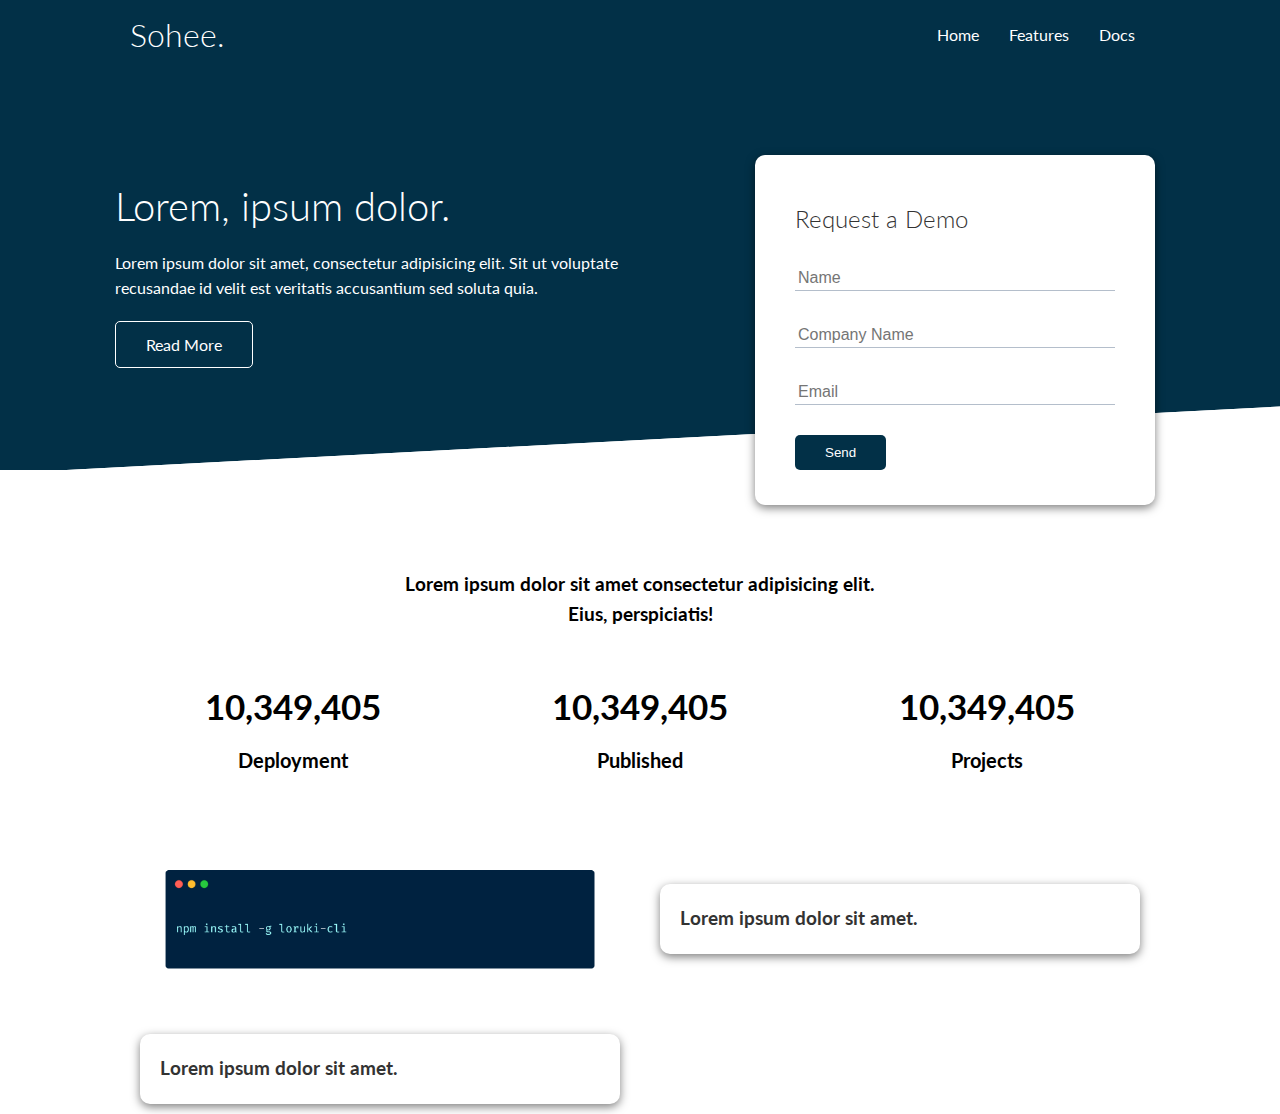
==== index.html @ b2059e9d "Initial push" ====
<!DOCTYPE html>
<html lang="en">
  <head>
    <meta charset="UTF-8" />
    <meta http-equiv="X-UA-Compatible" content="IE=edge" />
    <meta name="viewport" content="width=device-width, initial-scale=1.0" />
    <link rel="stylesheet" href="css/utils.css" />
    <link
      rel="stylesheet"
      href="https://cdnjs.cloudflare.com/ajax/libs/font-awesome/5.15.3/css/all.min.css"
      integrity="sha512-iBBXm8fW90+nuLcSKlbmrPcLa0OT92xO1BIsZ+ywDWZCvqsWgccV3gFoRBv0z+8dLJgyAHIhR35VZc2oM/gI1w=="
      crossorigin="anonymous"
    />
    <link rel="stylesheet" href="css/style.css" />
    <title>Sohee | Cloud Hosting For Everyone</title>
  </head>
  <body>
    <div class="navbar">
      <div class="container flex">
        <h1 class="logo">Sohee.</h1>
        <nav>
          <ul>
            <li><a href="index.html">Home</a></li>
            <li><a href="features.html">Features</a></li>
            <li><a href="docs.html">Docs</a></li>
          </ul>
        </nav>
      </div>
    </div>

    <section class="showcase">
      <div class="container grid">
        <div class="showcase-text">
          <h1>Lorem, ipsum dolor.</h1>
          <p>
            Lorem ipsum dolor sit amet, consectetur adipisicing elit. Sit ut
            voluptate recusandae id velit est veritatis accusantium sed soluta
            quia.
          </p>
          <a href="features.html" class="btn btn-outline">Read More</a>
        </div>
        <div class="showcase-form card">
          <h2>Request a Demo</h2>
          <form>
            <div class="form-control">
              <input type="text" name="name" placeholder="Name" required />
            </div>
            <div class="form-control">
              <input
                type="text"
                name="Company Name"
                placeholder="Company Name"
                required
              />
            </div>
            <div class="form-control">
              <input type="text" name="email" placeholder="Email" required />
            </div>
            <input type="submit" value="Send" class="btn btn-primary" />
          </form>
        </div>
      </div>
    </section>
    <section class="stats">
      <div class="container">
        <h3 class="stats-heading text-center my-1">
          Lorem ipsum dolor sit amet consectetur adipisicing elit. Eius,
          perspiciatis!
        </h3>
        <div class="grid grid-3 text-center my-4">
          <div>
            <i class="fas fa-server fa-3x"> </i>
            <h3>10,349,405</h3>
            <p class="text-secondary">Deployment</p>
          </div>
          <div>
            <i class="fas fa-upload fa-3x"></i>
            <h3>10,349,405</h3>
            <p class="text-secondary">Published</p>
          </div>
          <div>
            <i class="fas fa-project-diagram fa-3x"></i>
            <h3>10,349,405</h3>
            <p class="text-secondary">Projects</p>
          </div>
        </div>
      </div>
    </section>

    <section class="cli">
      <div class="container grid">
        <img src="images/cli.png" alt="cli image" />

        <div class="card">
          <h3>Lorem ipsum dolor sit amet.</h3>
        </div>
        <div class="card">
          <h3>Lorem ipsum dolor sit amet.</h3>
        </div>
      </div>
    </section>
  </body>
</html>
---- css/utils.css ----
.container {
  max-width: 1100px;
  margin: 0 auto;
  overflow: auto;
  padding: 0 40px;
}

.card {
  color: #333;
  background-color: #fff;
  border-radius: 10px;
  box-shadow: 0 3px 10px rgba(0, 0, 0, 0.5);
  padding: 20px;
  margin: 10px;
}

.btn {
  display: inline-block;
  padding: 10px 30px;
  cursor: pointer;
  background-color: var(--primary-color);
  color: #fff;
  border: none;
  border-radius: 5px;
}

.btn-outline {
  background-color: transparent;
  border: 1px #fff solid;
}

.btn:hover {
  transform: scale(0.98);
}

.text-center {
  text-align: center;
}

.flex {
  display: flex;
  flex-direction: row;
  justify-content: center;
  align-items: center;
  height: 100%;
}

.grid {
  display: grid;
  grid-template-columns: repeat(2, 1fr);
  gap: 20px;
  justify-content: center;
  align-items: center;
  height: 100%;
}

.grid-3 {
  grid-template-columns: repeat(3, 1fr);
}

/* Margin */

.my-1 {
  margin: 1rem 0;
}

.my-2 {
  margin: 1.5em 0;
}

.my-3 {
  margin: 2rem 0;
}

.my-4 {
  margin: 3rem 0;
}

.my-5 {
  margin: 4rem 0;
}

.m-1 {
  margin: 1rem;
}

.m-2 {
  margin: 1.5em;
}

.m-3 {
  margin: 2rem;
}

.m-4 {
  margin: 3rem;
}

.m-5 {
  margin: 4rem;
}

/* Padding */

.py-1 {
  padding: 1rem 0;
}

.py-2 {
  padding: 1.5em 0;
}

.py-3 {
  padding: 2rem 0;
}

.py-4 {
  padding: 3rem 0;
}

.py-5 {
  padding: 4rem 0;
}

.p-1 {
  padding: 1rem;
}

.p-2 {
  padding: 1.5em;
}

.p-3 {
  padding: 2rem;
}

.p-4 {
  padding: 3rem;
}

.p-5 {
  padding: 4rem;
}
---- css/style.css ----
@import url("https://fonts.googleapis.com/css2?family=Lato:wght@300&display=swap");

:root {
  --primary-color: #023047;
  --font-primary-color: #fff;
}

* {
  box-sizing: border-box;
  padding: 0;
  margin: 0;
}

body {
  font-family: "Lato", sans-serif;
  color: var(--font-primary-color);
  line-height: 1.6;
}

ul {
  list-style-type: none;
}

a {
  text-decoration: none;
  color: var(--font-primary-color);
}

a:visited {
  color: var(--font-primary-color);
}

h1,
h2 {
  font-weight: 300;
  line-height: 1.2;
  margin: 10px 0;
}

p {
  margin: 10px 0;
}

img {
  width: 100%;
}

.navbar {
  background-color: var(--primary-color);
  color: var(--font-primary-color);
  height: 70px;
}

.navbar .flex {
  justify-content: space-between;
}

.navbar ul {
  display: flex;
}

.navbar a {
  color: var(--font-primary-color);
  padding: 10px;
  margin: 0 5px;
}

.navbar a:hover {
  border-bottom: lightcoral 2px solid;
}

/* Showcase */

.showcase {
  height: 400px;
  background-color: var(--primary-color);
  position: relative;
}

.showcase h1 {
  font-size: 40px;
}

.showcase p {
  margin: 20px 0;
}

.showcase .grid {
  overflow: visible;
  grid-template-columns: 55% 45%;
  gap: 30px;
}

.showcase-form {
  position: relative;
  top: 60px;
  height: 350px;
  width: 400px;
  padding: 40px;
  z-index: 100;
  justify-self: flex-end;
}

.showcase-form .form-control {
  margin: 30px 0;
}

.showcase-form input[type="text"],
.showcase-form input[type="email"] {
  border: 0;
  border-bottom: 1px solid #b4becb;
  width: 100%;
  padding: 3px;
  font-size: 16px;
}

.showcase-form input:focus {
  outline: none;
}

.showcase::before,
.showcase::after {
  content: "";
  position: absolute;
  height: 100px;
  bottom: -70px;
  right: 0;
  left: 0;
  background: #fff;
  transform: SkewY(-3deg);
  --webkit-transform: SkewY(-3deg);
  -moz-transform: SkewY(-3deg);
  -ms-transform: SkewY(-3deg);
}

/* Stats */

.stats {
  padding-top: 100px;
  color: black;
}

.stats-heading {
  max-width: 500px;
  margin: auto;
}

.stats .grid h3 {
  font-size: 35px;
}

.stats .grid p {
  font-size: 20px;
  font-weight: bold;
}

/*cli
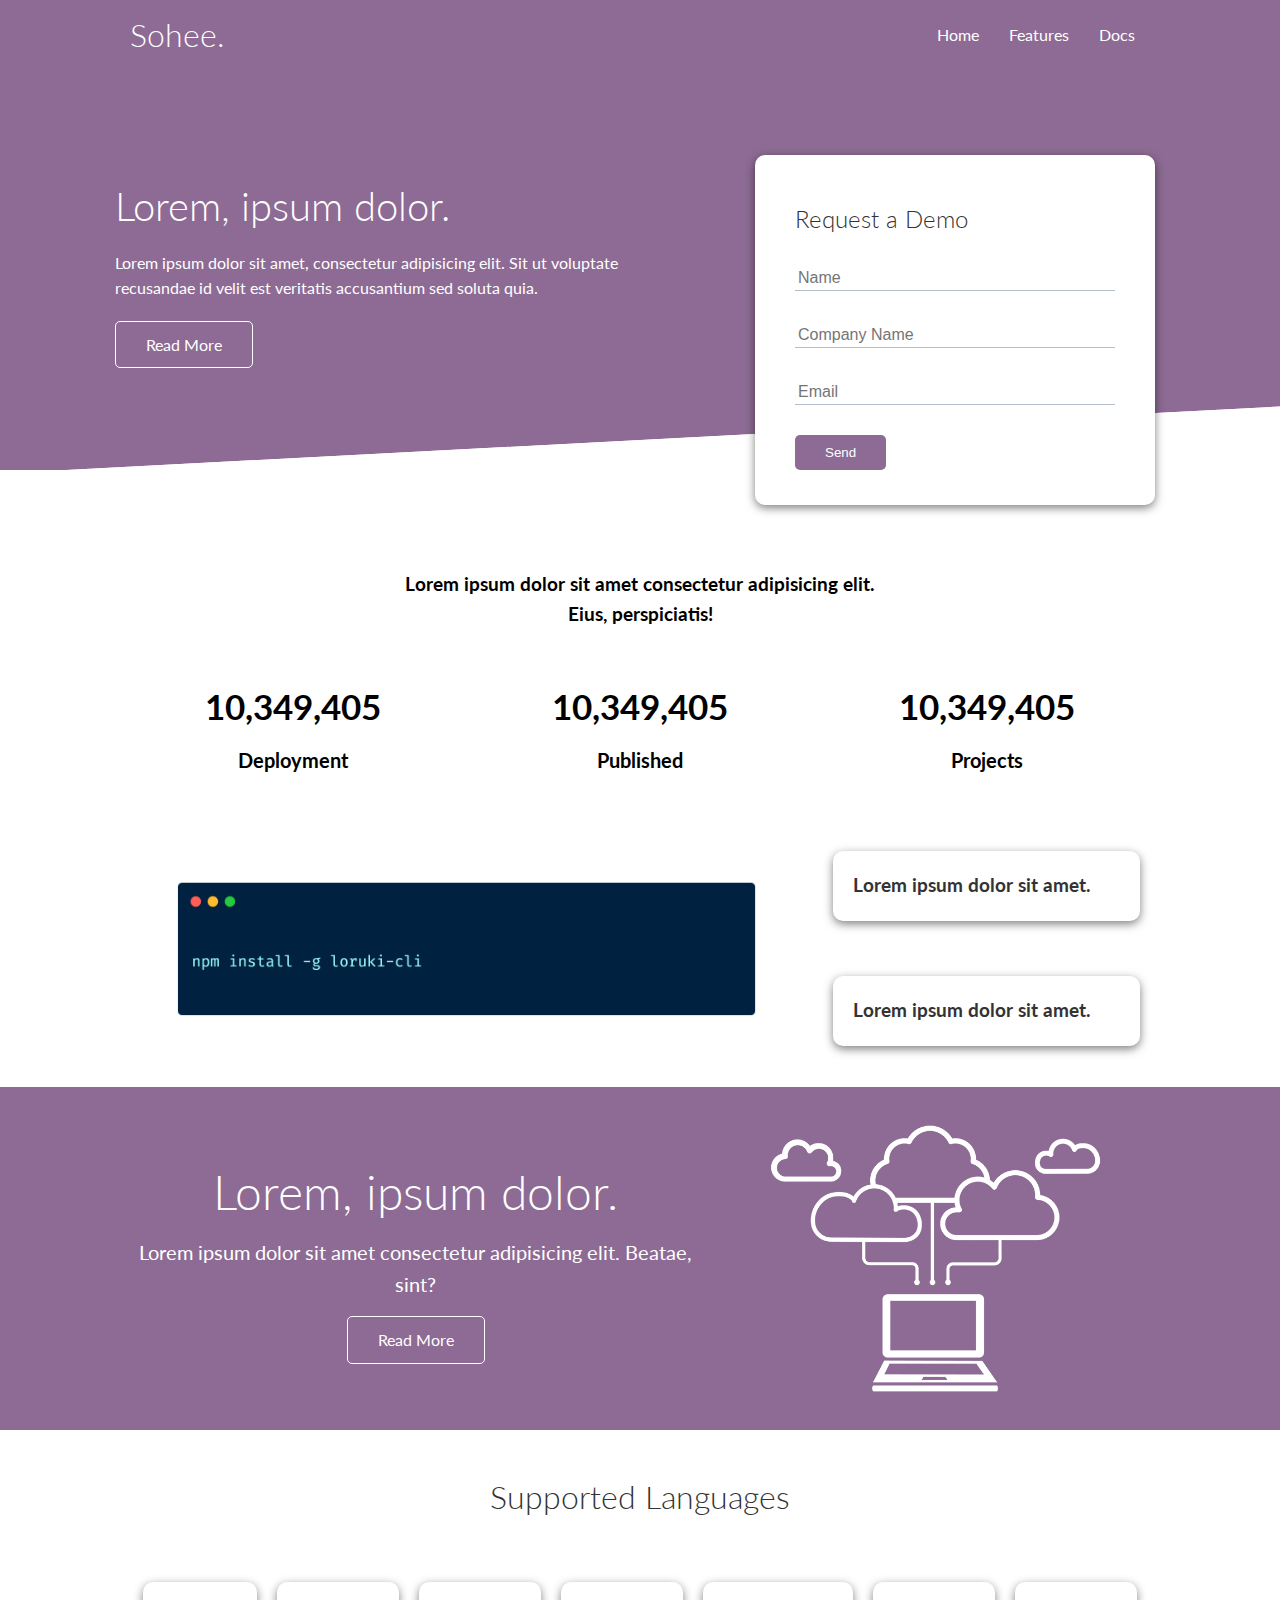
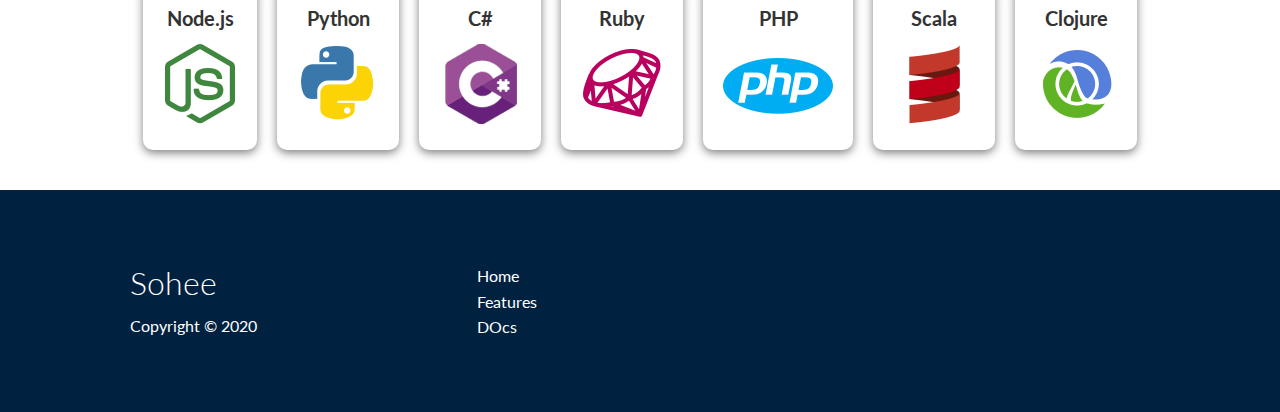
==== commit 16cd6dac: "Home and features finished" ====
--- a/index.html
+++ b/index.html
@@ -99,5 +99,73 @@
         </div>
       </div>
     </section>
+    <section class="cloud bg-primary my-2 py-2">
+      <div class="container grid">
+        <div class="text-center">
+          <h2 class="lg">Lorem, ipsum dolor.</h2>
+          <p class="lead my-1">
+            Lorem ipsum dolor sit amet consectetur adipisicing elit. Beatae,
+            sint?
+          </p>
+          <a href="features.html" class="btn btn-outline">Read More</a>
+        </div>
+        <img src="images/cloud.png" alt="cloud" />
+      </div>
+    </section>
+
+    <section class="languages">
+      <h2 class="md text-center my-2">Supported Languages</h2>
+      <div class="container flex">
+        <div class="card">
+          <h4>Node.js</h4>
+          <img src="images/logos/node.png" alt="" />
+        </div>
+        <div class="card">
+          <h4>Python</h4>
+          <img src="images/logos/python.png" alt="" />
+        </div>
+        <div class="card">
+          <h4>C#</h4>
+          <img src="images/logos/csharp.png" alt="" />
+        </div>
+        <div class="card">
+          <h4>Ruby</h4>
+          <img src="images/logos/ruby.png" alt="" />
+        </div>
+        <div class="card">
+          <h4>PHP</h4>
+          <img src="images/logos/php.png" alt="" />
+        </div>
+        <div class="card">
+          <h4>Scala</h4>
+          <img src="images/logos/scala.png" alt="" />
+        </div>
+        <div class="card">
+          <h4>Clojure</h4>
+          <img src="images/logos/clojure.png" alt="" />
+        </div>
+      </div>
+    </section>
+    <footer class="footer bg-dark py-5">
+      <div class="container grid grid-3">
+        <div>
+          <h1>Sohee</h1>
+          <p>Copyright &copy; 2020</p>
+        </div>
+        <nav>
+          <ul>
+            <li><a href="index.html">Home</a></li>
+            <li><a href="features.html">Features</a></li>
+            <li><a href="docs.html">DOcs</a></li>
+          </ul>
+        </nav>
+        <div class="social">
+          <a href="#"><i class="fab fa-github fa-2x"></i></a>
+          <a href="#"><i class="fab fa-twitter fa-2x"></i></a>
+          <a href="#"><i class="fab fa-instagram fa-2x"></i></a>
+          <a href="#"><i class="fab fa-facebook fa-2x"></i></a>
+        </div>
+      </div>
+    </footer>
   </body>
 </html>
--- a/css/utils.css
+++ b/css/utils.css
@@ -31,6 +31,61 @@
 
 .btn:hover {
   transform: scale(0.98);
+}
+
+/* Backgrounds & colored buttons */
+
+.bg-primary,
+.btn-primary {
+  background-color: var(--primary-color);
+  color: #fff;
+}
+
+.bg-secondary,
+.btn-secondary {
+  background-color: var(--secondary-color);
+  color: #fff;
+}
+.bg-light,
+.btn-light {
+  background-color: var(--light-color);
+  color: #333;
+}
+.bg-dark,
+.btn-dark {
+  background-color: var(--dark-color);
+  color: #fff;
+}
+
+.bg-primary a,
+.bg-secondary a,
+.bg-dark a,
+.btn-primary a,
+.btn-secondary a,
+.btn-dark a {
+  color: #fff;
+}
+
+/* Text sizes */
+
+.lead {
+  font-size: 20px;
+}
+
+.sm {
+  font-size: 1rem;
+}
+
+.md {
+  font-size: 2rem;
+}
+
+.lg {
+  font-size: 3rem;
+}
+
+.xl {
+  font-size: 4rem;
 }
 
 .text-center {
--- a/css/style.css
+++ b/css/style.css
@@ -1,7 +1,10 @@
 @import url("https://fonts.googleapis.com/css2?family=Lato:wght@300&display=swap");
 
 :root {
-  --primary-color: #023047;
+  --primary-color: #8d6b94;
+  --seconday-color: #b185a7;
+  --dark-color: #002240;
+  --light-color: #f4f4f4;
   --font-primary-color: #fff;
 }
 
@@ -13,7 +16,7 @@
 
 body {
   font-family: "Lato", sans-serif;
-  color: var(--font-primary-color);
+  color: #333;
   line-height: 1.6;
 }
 
@@ -23,7 +26,6 @@
 
 a {
   text-decoration: none;
-  color: var(--font-primary-color);
 }
 
 a:visited {
@@ -74,6 +76,7 @@
 .showcase {
   height: 400px;
   background-color: var(--primary-color);
+  color: #fff;
   position: relative;
 }
 
@@ -154,4 +157,114 @@
   font-weight: bold;
 }
 
-/*cli +/*cli */
+
+.cli .grid {
+  grid-template-columns: repeat(3, 1fr);
+  grid-template-rows: repeat(2, 1fr);
+}
+
+.cli .grid > *:first-child {
+  grid-column: 1 / span 2;
+  grid-row: 1 / span 2;
+}
+
+/* Cloud */
+.cloud .grid {
+  grid-template-columns: 4fr 3fr;
+}
+
+/* Languages */
+
+.languages .flex {
+  flex-wrap: wrap;
+}
+
+.languages .card {
+  text-align: center;
+  margin: 18px 10px 40px;
+  transition: transform 0.2s ease-in;
+}
+
+.languages .card h4 {
+  font-size: 20px;
+  margin-bottom: 10px;
+}
+
+.languages .card:hover {
+  transform: translateY(-15px);
+}
+
+/*Features */
+
+.features-head img {
+  width: 200px;
+  justify-self: flex-end;
+}
+
+.features-sub-head img {
+  width: 300px;
+  justify-self: flex-end;
+}
+
+.footer .social a {
+  margin: 0 10px;
+}
+
+.features-main .card > i {
+  margin-right: 20px;
+}
+
+.features-main .grid {
+  padding: 30px;
+}
+
+.features-main .grid > *:first-child {
+  grid-column: 1 / span 3;
+}
+
+.features-main .grid > *:nth-child(2) {
+  grid-column: 1 / span 2;
+}
+
+@media (max-width: 768px) {
+  .grid,
+  .showcase .grid,
+  .stats .grid,
+  .cli .grid,
+  .cloud .grid {
+    grid-template-columns: 1fr;
+    grid-template-rows: 1fr;
+  }
+  .showcase {
+    height: auto;
+  }
+
+  .showcase-text {
+    text-align: center;
+    margin-top: 40px;
+  }
+
+  .showcase-form {
+    justify-self: center;
+    margin: auto;
+  }
+
+  .cli .grid > *:first-child {
+    grid-column: 1;
+    grid-row: 1;
+  }
+}
+@media (max-width: 500px) {
+  .navbar {
+    height: 110px;
+  }
+  .navbar .flex {
+    flex-direction: column;
+  }
+
+  .navbar ul {
+    padding: 10px;
+    background-color: rgba(0, 0, 0, 0.1);
+  }
+}
